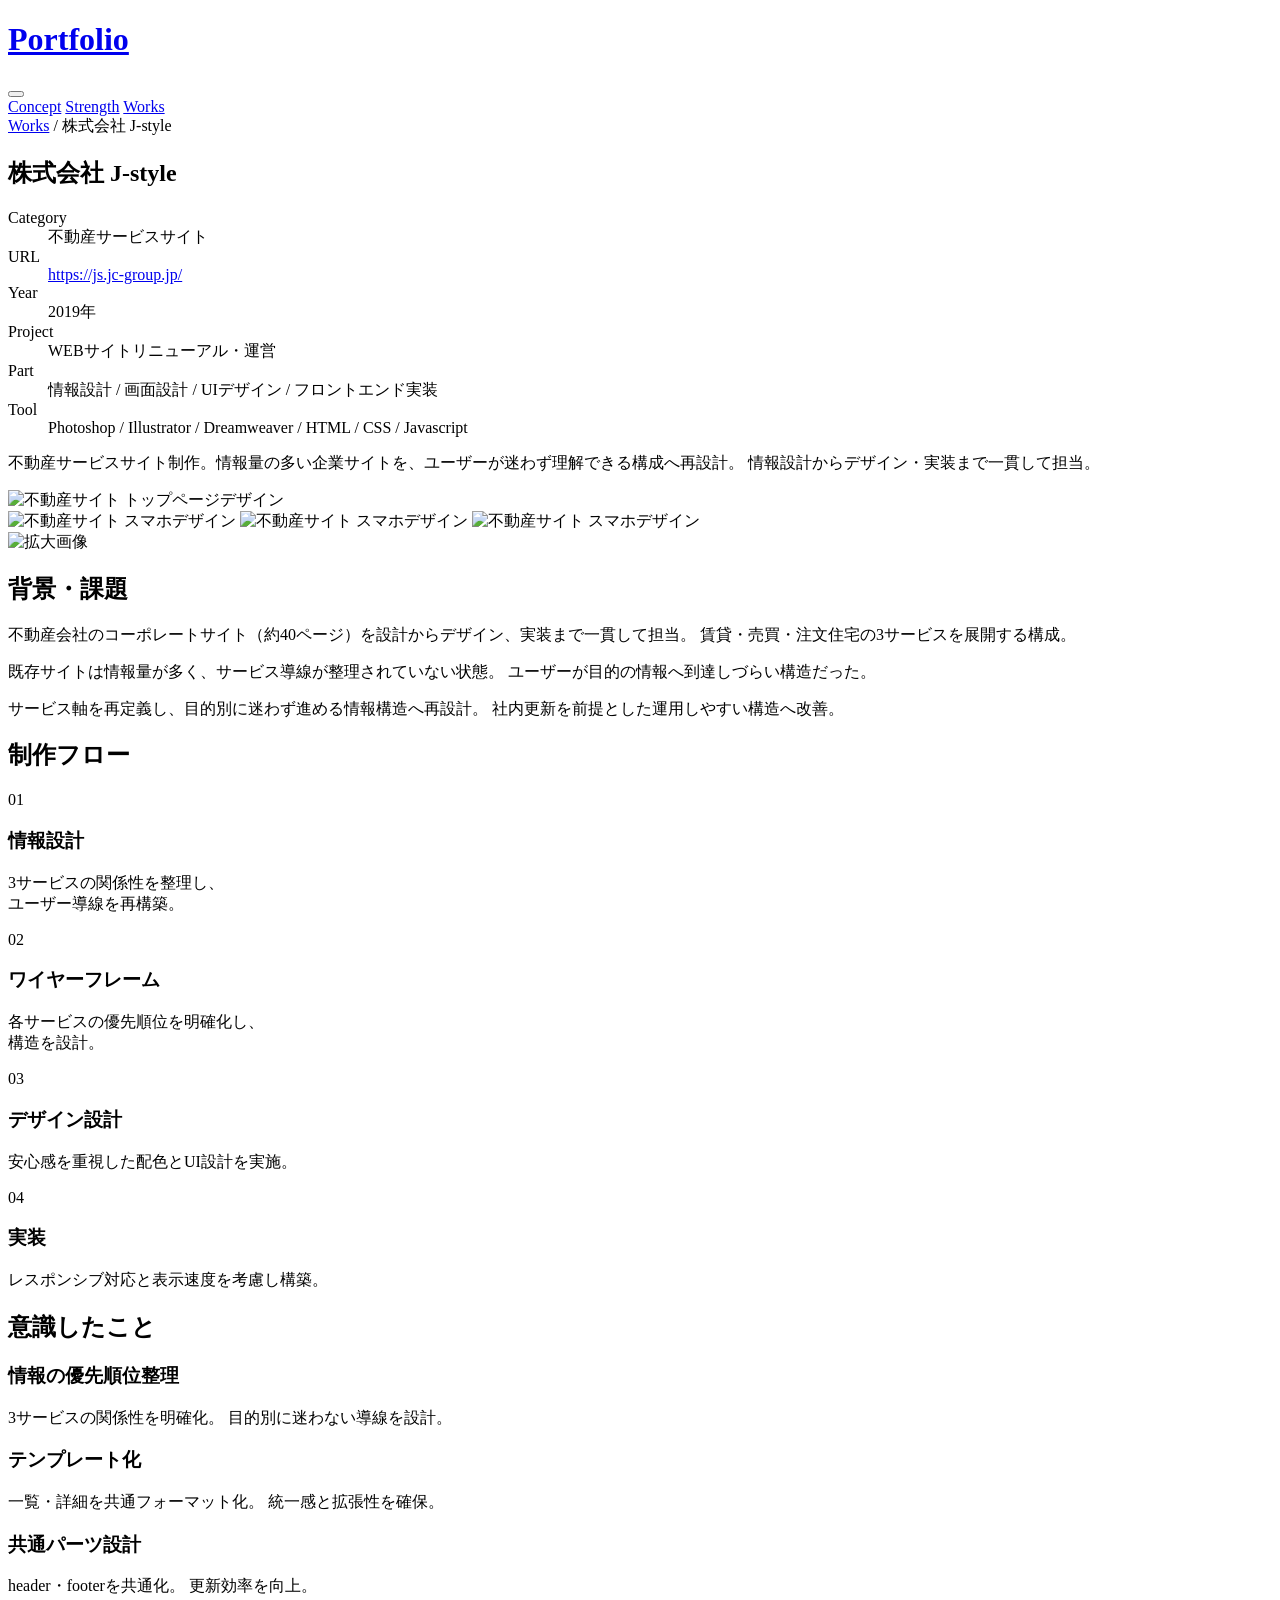
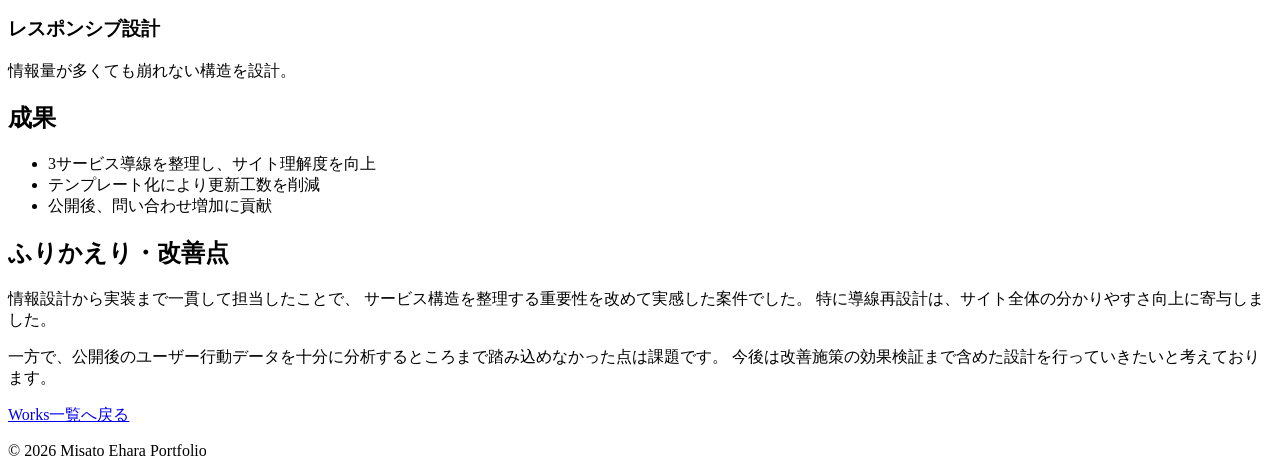
==== work1.html @ 816e2a5f "Add files via upload" ====
<!DOCTYPE html>
<html lang="ja">
<head>
  <meta charset="UTF-8">
  <title>Works | 株式会社 J-style</title>
  <meta name="viewport" content="width=device-width, initial-scale=1">
  <meta name="description" content="情報を整理し、安心して使えるUI設計を意識した不動産サイト制作事例。">
  <link rel="stylesheet" href="css/style.css">
  <script src="js/main.js" defer></script>
  
  <!-- Google Fonts -->
  <link rel="preconnect" href="https://fonts.googleapis.com">
  <link rel="preconnect" href="https://fonts.gstatic.com" crossorigin>
  <link href="https://fonts.googleapis.com/css2?family=Noto+Sans+JP:wght@400;500;600&family=Poppins:wght@500;600&display=swap" rel="stylesheet">
</head>

<body>

<!-- =========================
      Header（共通）
========================= -->
<header class="header">
  <div class="container">
    <a href="index.html"><h1 class="logo">Portfolio</h1></a>

	<button class="hamburger" id="hamburger">
	  <span></span>
	  <span></span>
	  <span></span>
	</button>

	<nav class="nav" id="nav">
	  <a href="index.html#concept">Concept</a>
	  <a href="index.html#strength">Strength</a>
	  <a href="index.html#works">Works</a>
	</nav>
  </div>
</header>

<!-- =========================
      Breadcrumb
========================= -->
<nav class="breadcrumb container">
  <a href="index.html#works">Works</a>
  <span> / </span>
  <span>株式会社 J-style</span>
</nav>

<!-- =========================
      Main
========================= -->
<main class="work-detail container">

  <!-- Title -->
  <section class="work-hero">
    <h1>株式会社 J-style</h1>

    <div class="detail">
      <dl>
        <dt>Category</dt><dd>不動産サービスサイト</dd>
        <dt>URL</dt><dd><a href="https://js.jc-group.jp/" target="_blank">https://js.jc-group.jp/</a></dd>
        <dt>Year</dt><dd>2019年</dd>
        <dt>Project</dt><dd>WEBサイトリニューアル・運営</dd>
        <dt>Part</dt><dd>情報設計 / 画面設計 / UIデザイン / フロントエンド実装</dd>
        <dt>Tool</dt><dd>Photoshop / Illustrator / Dreamweaver / HTML / CSS / Javascript</dd>
      </dl>

      <p class="lead">
        不動産サービスサイト制作。情報量の多い企業サイトを、ユーザーが迷わず理解できる構成へ再設計。
        情報設計からデザイン・実装まで一貫して担当。
      </p>
    </div>

    <!-- Work Detail Images -->
    <div class="work-image">
      <img src="img/js-pc.png" alt="不動産サイト トップページデザイン">
    </div>

    <div class="work-image-app">
      <img src="img/js-sp1.jpg" alt="不動産サイト スマホデザイン">
      <img src="img/js-sp3.jpg" alt="不動産サイト スマホデザイン">
      <img src="img/js-sp4.jpg" alt="不動産サイト スマホデザイン">
    </div>

    <!-- ライトボックス -->
    <div id="lightbox-overlay">
      <img src="" alt="拡大画像">
    </div>
  </section>

  <!-- 背景・課題 -->
  <section>
    <h2>背景・課題</h2>

    <p>
      不動産会社のコーポレートサイト（約40ページ）を設計からデザイン、実装まで一貫して担当。
      賃貸・売買・注文住宅の3サービスを展開する構成。
    </p>

    <p>
      既存サイトは情報量が多く、サービス導線が整理されていない状態。
      ユーザーが目的の情報へ到達しづらい構造だった。
    </p>

    <p>
      サービス軸を再定義し、目的別に迷わず進める情報構造へ再設計。
      社内更新を前提とした運用しやすい構造へ改善。
    </p>
  </section>

  <!-- 制作フロー -->
  <section class="process">
    <h2 class="section-title">制作フロー</h2>

    <div class="process-steps">

      <div class="process-step">
        <span class="step-no">01</span>
        <h3>情報設計</h3>
        <p>
          3サービスの関係性を整理し、<br class="sp-only">ユーザー導線を再構築。
        </p>
      </div>

      <div class="process-step">
        <span class="step-no">02</span>
        <h3>ワイヤーフレーム</h3>
        <p>
          各サービスの優先順位を明確化し、<br class="sp-only">構造を設計。
        </p>
      </div>

      <div class="process-step">
        <span class="step-no">03</span>
        <h3>デザイン設計</h3>
        <p>
          安心感を重視した配色とUI設計を実施。
        </p>
      </div>

      <div class="process-step">
        <span class="step-no">04</span>
        <h3>実装</h3>
        <p>
          レスポンシブ対応と表示速度を考慮し構築。
        </p>
      </div>

    </div>
  </section>

  <!-- 意識したこと -->
  <section class="approach">
    <h2>意識したこと</h2>

    <div class="approach-grid">

      <div class="approach-card">
        <h3>情報の優先順位整理</h3>
        <p>
          3サービスの関係性を明確化。
          目的別に迷わない導線を設計。
        </p>
      </div>

      <div class="approach-card">
        <h3>テンプレート化</h3>
        <p>
          一覧・詳細を共通フォーマット化。
          統一感と拡張性を確保。
        </p>
      </div>

      <div class="approach-card">
        <h3>共通パーツ設計</h3>
        <p>
          header・footerを共通化。
          更新効率を向上。
        </p>
      </div>

      <div class="approach-card">
        <h3>レスポンシブ設計</h3>
        <p>
          情報量が多くても崩れない構造を設計。
        </p>
      </div>

    </div>
  </section>

  <!-- 成果 -->
  <section>
    <h2>成果</h2>

    <ul>
      <li>3サービス導線を整理し、サイト理解度を向上</li>
      <li>テンプレート化により更新工数を削減</li>
      <li>公開後、問い合わせ増加に貢献</li>
    </ul>

  </section>

  <!-- ふりかえり -->
  <section>
    <h2>ふりかえり・改善点</h2>

    <p>
      情報設計から実装まで一貫して担当したことで、
      サービス構造を整理する重要性を改めて実感した案件でした。
      特に導線再設計は、サイト全体の分かりやすさ向上に寄与しました。
    </p>

    <p>
      一方で、公開後のユーザー行動データを十分に分析するところまで踏み込めなかった点は課題です。
      今後は改善施策の効果検証まで含めた設計を行っていきたいと考えております。
    </p>

  </section>

  <!-- Back -->
  <div class="work-nav">
    <a href="index.html#works" class="btn">Works一覧へ戻る</a>
  </div>

</main>


<!-- =========================
      Footer
========================= -->
<footer class="footer">
  <div class="container">
    <p>© 2026 Misato Ehara Portfolio</p>
  </div>
</footer>

</body>
</html>
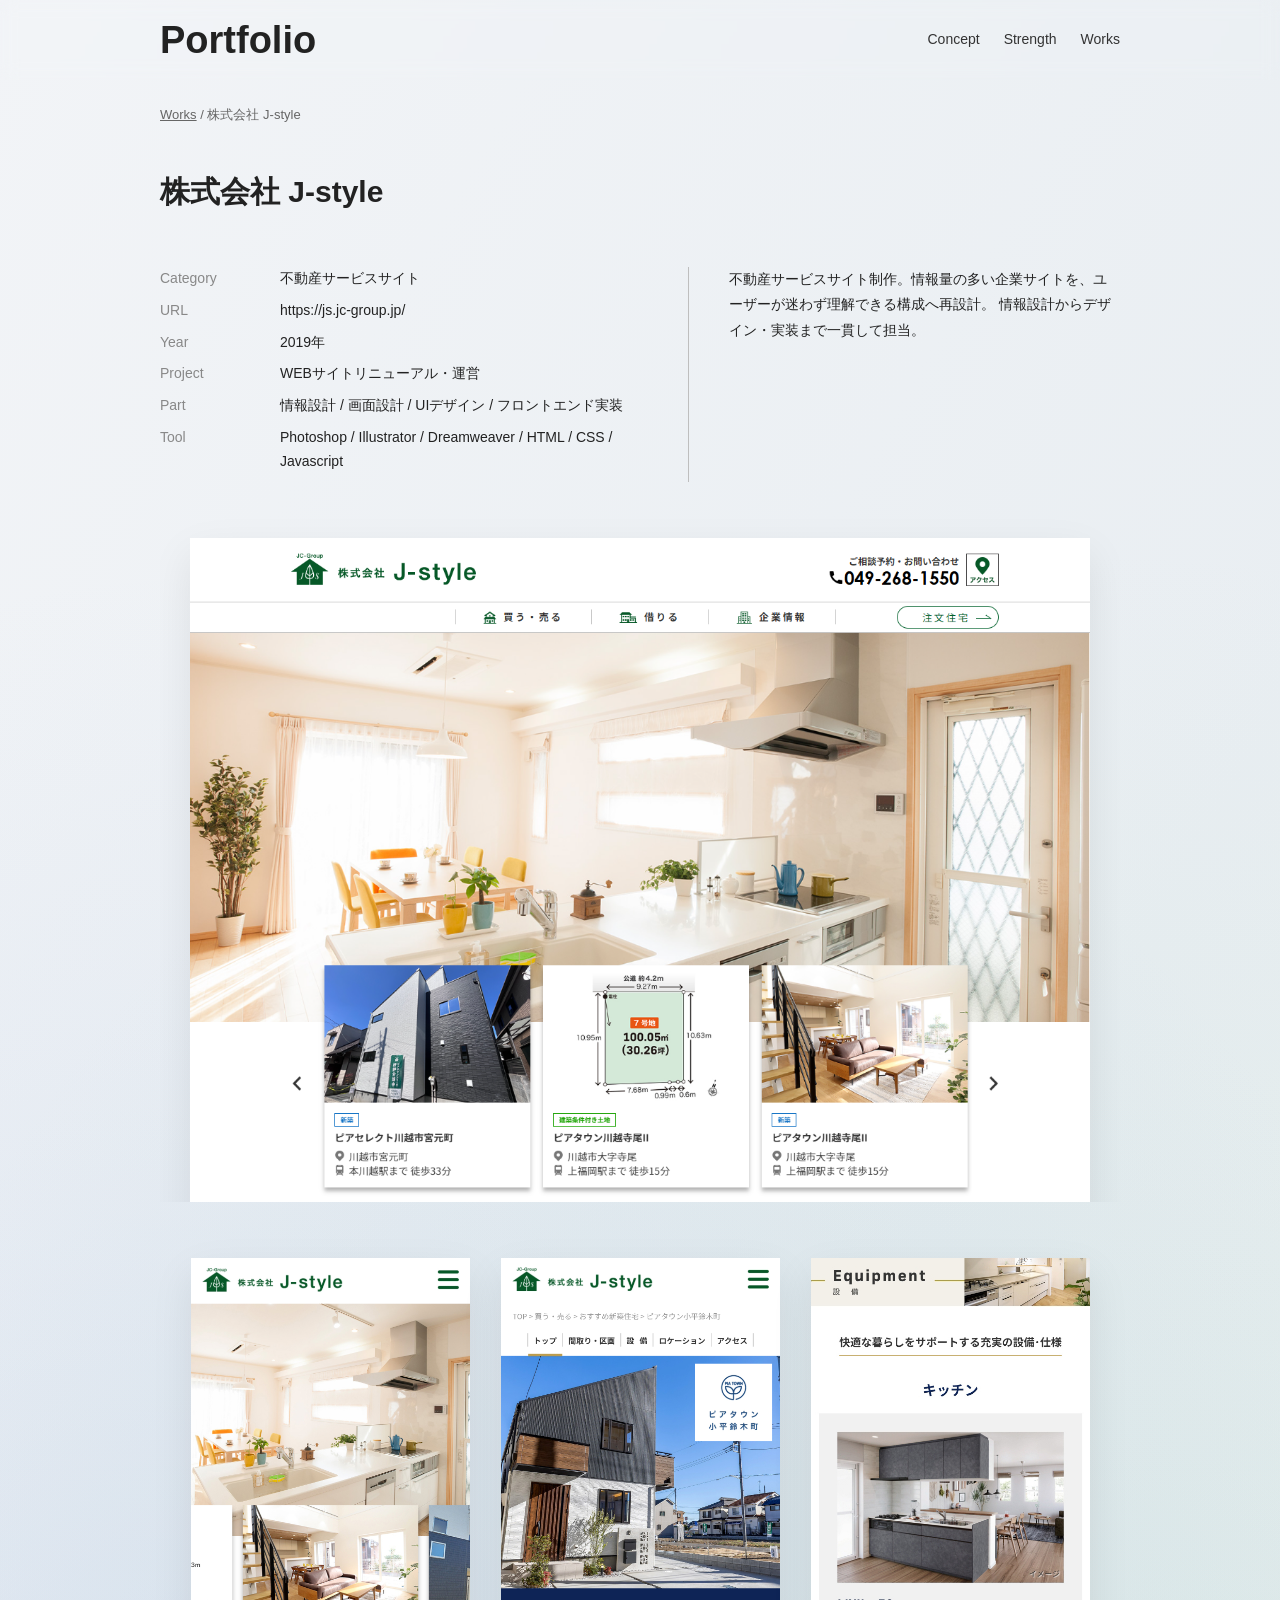
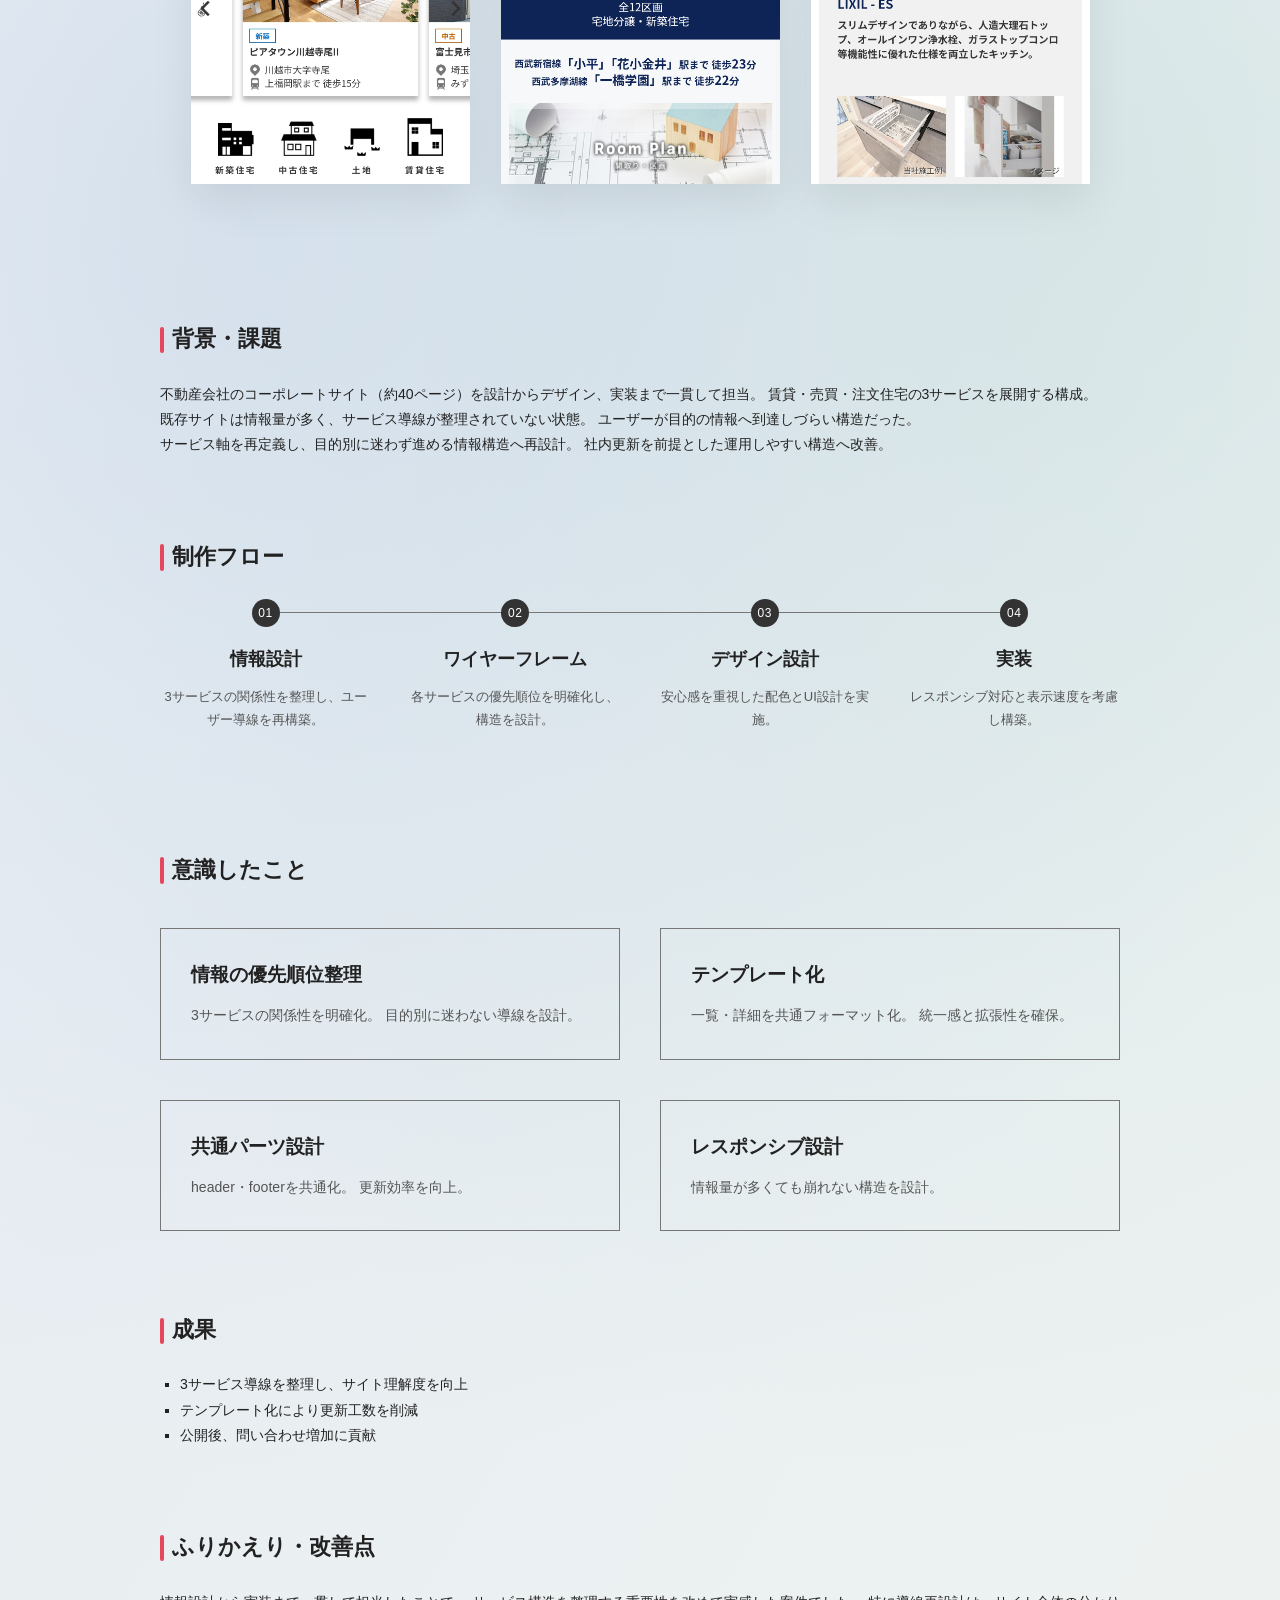
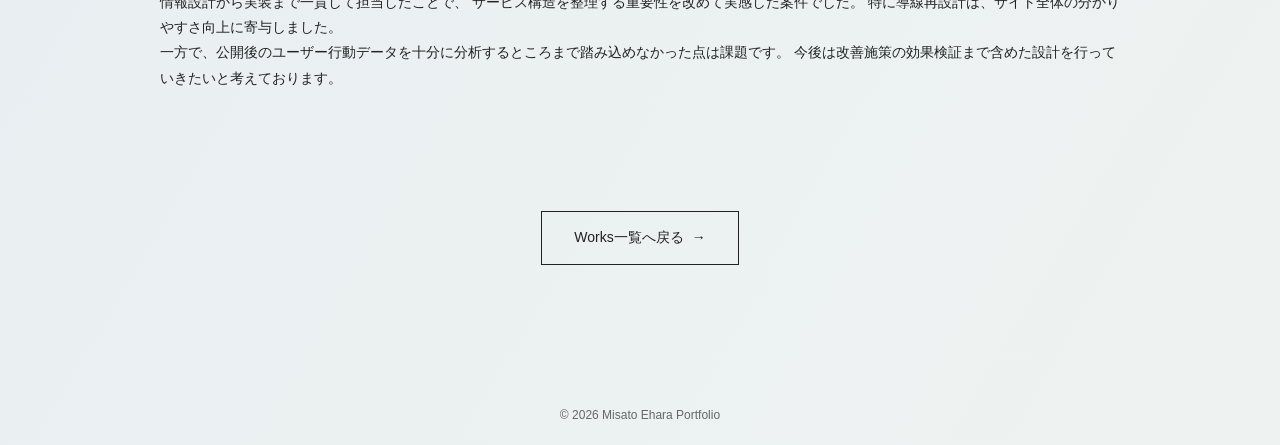
==== commit 3eac6526: "Add files via upload" ====
--- a/work1.html
+++ b/work1.html
@@ -4,6 +4,7 @@
   <meta charset="UTF-8">
   <title>Works | 株式会社 J-style</title>
   <meta name="viewport" content="width=device-width, initial-scale=1">
+  <meta name="robots" content="noindex, nofollow">
   <meta name="description" content="情報を整理し、安心して使えるUI設計を意識した不動産サイト制作事例。">
   <link rel="stylesheet" href="css/style.css">
   <script src="js/main.js" defer></script>
--- a/css/style.css
+++ b/css/style.css
@@ -0,0 +1,1089 @@
+:root {
+  --border: #eee;
+  --primary: #e5485d;
+  --primary-dark: #d63c52;
+  --text-main: #222;
+  --text-sub: #666;
+}
+*,
+*::before,
+*::after {
+  box-sizing: border-box;
+}
+* {margin: 0; padding: 0;}
+html {
+  scroll-behavior: smooth;
+  overflow-y: scroll;
+}
+
+body {
+  margin: 0;
+  font-family: 'Noto Sans JP', sans-serif;
+  font-size: clamp(14px, 1.2vw, 16px); /* 最小14px、最大16px、画面幅に応じて1.2vwで拡大縮小 */
+  line-height: 1.7;
+  color: #222;
+  padding-top: 80px;
+  
+  background:
+    /* 左の大きなブルー円 */
+    radial-gradient(
+      circle at 20% 50%,
+      rgba(180, 200, 230, 0.35) 0%,
+      rgba(180, 200, 230, 0.15) 30%,
+      rgba(255, 255, 255, 0) 60%
+    ),
+
+    /* 右の淡いグリーン円 */
+    radial-gradient(
+      circle at 85% 50%,
+      rgba(190, 220, 210, 0.35) 0%,
+      rgba(190, 220, 210, 0.15) 30%,
+      rgba(255, 255, 255, 0) 60%
+    ),
+
+    /* ベースの薄い線形グラデ */
+    linear-gradient(
+      120deg,
+      #f2f4f7 0%,
+      #e9eef2 50%,
+      #eef3f1 100%
+    );
+
+  background-repeat: no-repeat;
+}
+section {
+  scroll-margin-top: 100px; /* ヘッダー高さ分 */
+}
+img {
+  display: block;
+}
+h1,h2 { font-family: 'Poppins', sans-serif; color: #222;}
+
+h2 {
+  font-size: clamp(22px, 3vw, 36px);
+}
+a { text-decoration: none;}
+
+.sp-only {
+  display: none;
+}
+
+/* Header */
+.header {
+  position: fixed;
+  top: 0;
+  left: 0;
+  width: 100%;
+  height: 80px;   
+  z-index: 1000;
+  backdrop-filter: blur(8px);
+  -webkit-backdrop-filter: blur(8px);
+  transition: backdrop-filter 0.3s ease;
+}
+body.home .header {
+  backdrop-filter: blur(0px);
+  -webkit-backdrop-filter: blur(0px);
+}
+
+body.home .header.visible {
+  backdrop-filter: blur(8px);
+  -webkit-backdrop-filter: blur(8px);
+}
+.header.visible {
+  backdrop-filter: blur(8px);
+  transition: background 0.3s ease, box-shadow 0.3s ease;
+}
+
+.header .container {
+  max-width: 1000px;
+  margin: auto;
+  height: 100%;
+  padding: 0 20px;
+  display: flex;
+  justify-content: space-between;
+  align-items: center;
+  will-change: transform;
+}
+
+.header.scrolled {
+  background: none;
+}
+
+h1.logo {
+  opacity: 0;
+  transform: translateY(-10px);
+  transition: opacity 0.4s ease, transform 0.4s ease;
+  margin: 20px 0;
+  font-size: clamp(28px, 4vw, 38px);
+  }
+
+
+.header.visible h1.logo {
+  opacity: 1;
+  transform: translateY(0);
+  transition-delay: 0.05s;
+}
+
+body:not(.home) .header h1.logo {
+  opacity: 1;
+  transform: translateY(0);
+}
+.nav {
+  font-family: 'Poppins', sans-serif;
+  display: flex;
+  gap: 24px;
+}
+.nav a {
+  position: relative;
+  text-decoration: none;
+  color: #333;
+  font-size: 14px;
+  transition: color 0.3s ease;
+}
+
+.nav a.active {
+  color: #e5485d;
+}
+
+.nav a.active::after {
+  content: "";
+  position: absolute;
+  left: 0;
+  bottom: -6px;
+  width: 100%;
+  height: 2px;
+  background: #e5485d;
+}
+
+.nav a::after {
+  content: "";
+  position: absolute;
+  left: 0;
+  bottom: -4px;
+  width: 0;
+  height: 2px;
+  background: #e5485d;
+  transition: width 0.3s ease;
+}
+
+.nav a:hover::after {
+  width: 100%;
+}
+
+.hamburger {
+  display: none;
+  width: 28px;
+  height: 20px;
+  background: none;
+  border: none;
+  cursor: pointer;
+  position: relative;
+  z-index: 1100;
+}
+
+.hamburger span {
+  display: block;
+  width: 100%;
+  height: 2px;
+  background: #222;
+  margin-bottom: 6px;
+  transition: 0.3s ease;
+}
+
+.hamburger span:last-child {
+  margin-bottom: 0;
+}
+.hamburger.active span:nth-child(1) {
+  transform: translateY(8px) rotate(45deg);
+}
+
+.hamburger.active span:nth-child(2) {
+  opacity: 0;
+}
+
+.hamburger.active span:nth-child(3) {
+  transform: translateY(-8px) rotate(-45deg);
+}
+.no-scroll {
+  overflow: hidden;
+}
+/* 共通コンテナ */
+.container {
+  max-width: 1000px;
+  width: 100%;
+  margin: 0 auto; 
+  padding: 0 20px;
+  box-sizing: border-box;
+}
+
+/* Hero */
+.hero {
+  position: relative;
+  min-height: calc(100vh - 80px);
+  height: calc(100vh - 80px);
+  display: flex;
+  align-items: center;
+  padding: 0 20px;
+  width: 100%;
+  overflow: visible;
+}
+.hero .container {
+  position: relative;
+  z-index: 1;
+  max-width: 1000px;
+  width: 100%;
+  margin: auto;
+}
+.hero-lines {
+  position: absolute;
+  inset: 0;
+  width: 100%;
+  height: 100%;
+  pointer-events: none;
+  z-index: 0;
+}
+/* 四角共通 */
+.hero-lines::before,
+.hero-lines::after {
+  content: "";
+  position: absolute;
+  border: 1px solid rgba(0,0,0,0.15);
+}
+
+/* 大きい四角（左） */
+.hero-lines::before {
+  width: clamp(540px, 45vw, 720px); 
+  height: clamp(540px, 45vw, 720px);
+  top: -10%; 
+  left: -0%;
+  transform: rotate(6deg);
+  border: 1.4px solid rgba(0,0,0,0.25);
+  opacity: 0.7;
+  animation: floatRotateLarge 28s ease-in-out infinite alternate;
+}
+
+/* 小さい四角（右） */
+.hero-lines::after {
+  width: min(480px, 30vw);
+  height: min(480px, 30vw);
+  top: 12%;        
+  right: 6vw;
+  transform: rotate(-14deg);
+  border: 1.4px solid rgba(0,0,0,0.28);
+  opacity: 0.65;
+  animation: floatRotateSmall 22s ease-in-out infinite alternate;
+}
+/* 左の大きい四角アニメーション */
+@keyframes floatRotateLarge {
+  0% {
+    transform: rotate(6deg) translate(0px, 0px);
+  }
+  25% {
+    transform: rotate(8deg) translate(10px, -10px);
+  }
+  50% {
+    transform: rotate(4deg) translate(-8px, 8px);
+  }
+  75% {
+    transform: rotate(7deg) translate(5px, -5px);
+  }
+  100% {
+    transform: rotate(6deg) translate(0px, 0px);
+  }
+}
+
+/* 右の小さい四角アニメーション */
+@keyframes floatRotateSmall {
+  0% {
+    transform: rotate(-14deg) translate(0px, 0px);
+  }
+  25% {
+    transform: rotate(-12deg) translate(-6px, 6px);
+  }
+  50% {
+    transform: rotate(-16deg) translate(4px, -4px);
+  }
+  75% {
+    transform: rotate(-13deg) translate(-3px, 3px);
+  }
+  100% {
+    transform: rotate(-14deg) translate(0px, 0px);
+  }
+}
+
+/* Hero四角にアニメーションを適用 */
+
+.hero-lines::before,
+.hero-lines::after {
+  filter: blur(1px);
+}
+.hero-lines::before {
+  animation: floatRotateLarge 20s ease-in-out infinite;
+}
+
+.hero-lines::after {
+  animation: floatRotateSmall 18s ease-in-out infinite;
+}
+.hero .container {
+  position: relative;
+  z-index: 1;
+}
+.hero .container > * {
+  opacity: 0;
+  transform: translateY(20px);
+  animation: heroFade 1s ease forwards;
+}
+
+.hero .hero-name { animation-delay: 0.2s; }
+.hero .hero-text { animation-delay: 0.4s; }
+.hero .btn { animation-delay: 0.6s; }
+
+@keyframes heroFade {
+  to {
+    opacity: 1;
+    transform: translateY(0);
+  }
+}
+.job { font-size: 14px; color: #666; }
+.sub { color: #555; }
+.btn {
+  display: inline-flex;
+  align-items: center;
+  gap: 8px;
+  padding: 14px 32px;
+  border: 1px solid #222;
+  text-decoration: none;
+  font-weight: 500;
+  color: #222;
+  transition: all 0.3s ease;
+  font-family: 'Poppins', sans-serif;
+  font-size: clamp(14px, 1vw, 16px);
+}
+
+.btn:visited {
+  color: #222
+}
+
+.btn::after {
+  content: "→";
+  transition: transform 0.3s ease;
+}
+
+.btn:hover {
+  background: #333;
+  color: #fff;
+}
+
+.btn:hover::after {
+  transform: translateX(6px);
+}
+
+h2.hero-title {
+  font-size: clamp(40px, 8vw, 70px);
+  line-height: 1.05;
+  letter-spacing: 0.08em;
+}
+.hero-name {
+  font-family: "Poppins", sans-serif;
+  font-size: clamp(16px, 1.6vw, 22px);
+  letter-spacing: 0.18em;
+  margin-bottom: 20px;
+  opacity: 0.7;
+}
+.hero-text {
+  font-size: clamp(14px, 1.2vw, 18px);
+  max-width: 520px;
+  line-height: 1.8;
+  margin-bottom: 40px;
+  color: #555;
+}
+
+/* Section */
+.section {
+  padding: 100px 20px;
+}
+
+.section h2 {
+  font-size: clamp(22px, 2.5vw, 28px);
+  margin-bottom: 24px;
+}
+
+/* Strength全体 */
+.strength-grid {
+  display: grid;
+  grid-template-columns: repeat(auto-fit, minmax(280px, 1fr));
+  gap: 40px;
+  margin-top: 60px;
+}
+
+/* 各アイテム */
+.strength-item {
+  position: relative;
+  padding: 60px 30px;
+  border: 1px solid #eee;
+  background: #fff;
+}
+
+/* 大きい番号 */
+.strength-number {
+  position: absolute;
+  top: 20px;
+  left: 30px;
+  font-family: 'Poppins', sans-serif;
+  font-size: 80px;
+  font-weight: 600;
+  color: rgba(0, 0, 0, 0.04);
+  pointer-events: none;
+}
+
+/* タイトル */
+.strength-item h3 {
+  font-weight: 600;
+  margin-bottom: 20px;
+  position: relative;
+  z-index: 1;
+}
+.strength-item h3,
+.work-card h3,
+.flow-item h3,
+.approach-card h3 {
+  font-size: clamp(16px, 1.5vw, 20px);
+}
+
+/* テキスト */
+.strength-item p {
+  position: relative;
+  z-index: 1;
+}
+/* Strength / Work本文 */
+.strength-item p,
+.work-card p,
+.flow-item p,
+.approach-card p {
+  font-size: clamp(14px, 1.1vw, 16px);
+  line-height: 1.7;
+  color: #555;
+}
+
+/* ホバー */
+.strength-item:hover {
+  border-color: #ddd;
+  transition: 0.3s ease;
+}
+
+/* Works */
+.works-grid {
+  display: grid;
+  grid-template-columns: repeat(3, 1fr);
+  gap: 40px;
+}
+
+.work-card {
+  display: flex;
+  flex-direction: column;
+  text-decoration: none;
+  color: inherit;
+  transition: 0.3s;
+  height: 100%;
+  min-height: 100%;
+}
+
+.works-grid > a {
+  height: 100%;
+}
+
+.work-link-area {
+  text-decoration: none;
+  color: inherit;
+  display: flex;
+  flex-direction: column;
+  height: 100%;
+}
+.work-card img {
+  width: 100%;
+  aspect-ratio: 4 / 3;
+  object-fit: cover;
+  object-position: top;
+}
+.work-body {
+  padding: 20px;
+  display: flex;
+  flex-direction: column;
+  flex-grow: 1;
+}
+.work-body h3 {
+  margin-bottom: 12px;
+}
+.work-link {
+  display: inline-flex;
+  align-items: center;
+  gap: 6px;
+  margin-top: auto;
+
+  font-size: 14px;
+  font-weight: 500;
+  color: var(--primary);
+  text-decoration: none;
+
+  transition: color 0.3s ease, transform 0.3s ease;
+}
+
+.work-link::after {
+  content: "→";
+  transition: transform 0.3s ease;
+}
+
+.work-link:hover {
+  color: #e5485d;
+  transform: translateX(2px);
+}
+
+.work-link:hover::after {
+  transform: translateX(4px);
+}
+
+/* Works Card */
+
+.work-card:hover {
+  transform: translateY(-5px);
+  /**box-shadow: 0 10px 30px rgba(0,0,0,0.08);**/
+}
+
+/* Thumbnail */
+.work-thumb {
+  width: 100%;
+  aspect-ratio: 4 / 3;
+  overflow: hidden;
+  box-shadow: 0 10px 30px rgba(0,0,0,0.08);
+}
+
+.work-thumb img {
+  width: 100%;
+  height: 100%;
+  object-fit: cover;
+  display: block;
+  transition: transform 0.4s ease;
+}
+
+.work-card:hover .work-thumb img {
+  transform: scale(1.05);
+}
+
+/* Text Area */
+.work-content {
+  padding: 20px 0;
+  display: flex;
+  flex-direction: column;
+  flex-grow: 1; 
+}
+
+.work-card h3 {
+  line-height: 1.5;
+  display: -webkit-box;
+  -webkit-line-clamp: 2;
+  -webkit-box-orient: vertical;
+  overflow: hidden;
+  margin-bottom: 0.5em;
+}
+
+.work-card p {
+  margin: 0;
+  font-size: clamp(12px, 1.2vw, 13px);
+}
+
+/* Detail */
+.breadcrumb {
+  font-size: 13px;
+  padding: 20px;
+}
+.work-detail {
+  padding: 40px 20px 120px;
+}
+.work-detail img {
+  width: 100%;
+  margin: 40px 0;
+  box-shadow: 0 12px 30px rgba(0,0,0,0.1);
+}
+.work-nav {
+  margin-top: 80px;
+}
+
+/* Footer */
+.footer {
+  font-family: 'Poppins', sans-serif;
+  text-align: center;
+  padding: 20px 0;
+  font-size: clamp(12px, 0.9vw, 13px);
+  color: #666;
+}
+
+/* ==========================
+   Work Detail – Enhance
+   ========================== */
+
+/* パンくず */
+.breadcrumb {
+  max-width: 1000px;
+  margin: 0 auto;
+  padding: 24px 20px 0;
+  color: #666;
+}
+
+.breadcrumb a { text-decoration: underline; color: #666;}
+
+.breadcrumb a:visited {
+  color: #666;
+}
+
+/* Work詳細 全体 */
+.work-detail {
+  max-width: 1000px;
+  margin: auto;
+  padding: 40px 20px 120px;
+}
+
+.work-detail h1 {
+  font-size: clamp(24px, 4vw, 30px);
+  margin-bottom: 50px;
+}
+
+.work-detail .work-hero .detail {
+  display: flex;
+  justify-content: space-between;
+  font-size: 14px;
+}
+
+.work-detail .work-hero .detail dl {
+  width: 50%;
+  display: flex;
+  flex-wrap: wrap;
+}
+.work-detail .work-hero .detail dl dt {
+  width: 25%;
+  font-family: 'Poppins', sans-serif;
+  color: #888;
+  font-size: 14px;
+  margin-bottom: 8px;
+}
+
+.work-detail .work-hero .detail dl dd {
+  width: 75%;
+  margin-bottom: 8px;
+}
+
+.work-detail .work-hero .detail dl dd a {
+	text-decoration: none;
+	color: #222;
+}
+
+.work-detail .work-hero .detail p.lead {
+  width: 45%;
+    padding-left: 40px;
+    border-left: 1px solid #bebebe;  
+
+}
+
+.work-detail h2 {
+  font-size: clamp(18px, 3vw, 22px);
+  margin-top: 80px;
+  margin-bottom: 24px;
+  position: relative;
+  padding-left: 12px;
+}
+
+.work-detail h2::before {
+  content: "";
+  position: absolute;
+  left: 0;
+  top: 0.3em;
+  width: 4px;
+  height: 1.2em;
+  background: #e5485d;
+  border-radius: 2px;
+}
+
+/* 本文の読みやすさ */
+.work-detail p,
+.work-detail ul li {
+  font-size: clamp(14px, 1.1vw, 16px);
+  line-height: 1.8;
+}
+
+
+.work-detail ul {
+  margin-left: 20px;
+  list-style: square ; 
+}
+
+/* 画像 */
+.work-detail .work-image {
+  aspect-ratio: 4 / 3;
+  overflow: hidden;
+
+}
+
+.work-detail img {
+  width: 100%;
+  max-width: 900px;;
+  margin: 56px auto;
+  box-shadow: 0 16px 40px rgba(0,0,0,0.08); 
+
+}
+.work-detail .work-image-app {
+display: flex;
+justify-content: space-between;
+height: auto;
+align-items: flex-start;
+max-width: 930px;
+margin: 0 auto;
+}
+
+.work-detail .work-image-app img {
+width: 30%;
+}
+/* ライトボックス */
+#lightbox-overlay {
+  position: fixed;
+  top: 0;
+  left: 0;
+  width: 100vw;
+  height: 100vh;
+  background: rgba(0,0,0,0.85);
+  display: flex;
+  justify-content: center;
+  align-items: center;
+  opacity: 0;
+  visibility: hidden;
+  transition: opacity 0.3s ease;
+  z-index: 2000;
+  cursor: zoom-out;
+  padding: 20px; /* 画面端との余白確保 */
+  box-sizing: border-box;
+}
+
+#lightbox-overlay img {
+  max-width: 100%;      /* 横幅は画面幅以下 */
+  max-height: 100%;     /* 高さも画面高さ以下 */
+  width: auto;          /* 元の縦横比を維持 */
+  height: auto;         /* 元の縦横比を維持 */
+  border-radius: 6px;
+  box-shadow: 0 10px 30px rgba(0,0,0,0.3);
+  object-fit: contain;  /* 縦横比を維持 */
+}
+
+#lightbox-overlay.active {
+  opacity: 1;
+  visibility: visible;
+}
+
+/* 画像キャプション（新規・任意） */
+.work-caption {
+  font-size: 14px;
+  color: #666;
+  margin-top: -32px;
+  margin-bottom: 48px;
+}
+
+/* ナビゲーション */
+.work-nav {
+  margin-top: 120px;
+  text-align: center;
+}
+
+/* ==========================
+   Work Flow – Minimal
+========================== */
+
+.flow {
+  margin-top: 100px;
+}
+
+.flow-grid {
+  display: grid;
+  grid-template-columns: repeat(2, 1fr);
+  gap: 40px 60px;
+  margin-top: 40px;
+}
+
+.flow-item {
+  text-align: left;
+}
+
+.flow-head {
+  display: flex;
+  align-items: baseline;
+  gap: 12px;
+  margin-bottom: 8px;
+}
+
+.flow-number {
+  font-size: 12px;
+  letter-spacing: 0.15em;
+  color: #e5485d;
+  font-weight: 600;
+}
+
+.flow-item h3 {
+  margin: 0;
+}
+
+.flow-item p {
+  margin: 0;
+}
+.approach {
+  margin-top: 120px;
+}
+
+.approach-grid {
+  display: grid;
+  grid-template-columns: repeat(2, 1fr);
+  gap: 40px 40px;
+  margin-top: 40px;
+}
+
+.approach-card {
+  padding: 30px;
+  background: transparent;          
+  border: 1px solid #777;
+  transition: border 0.3s ease, transform 0.3s ease;
+}
+
+.approach-card:hover {
+  border-color: #bbb; 
+  transform: translateY(-3px);
+}
+
+.approach-card h3 {
+  margin-bottom: 0.6em;
+  font-weight: 600;
+}
+
+/* 横並び */
+.process-steps {
+  max-width: 1000px;
+  margin: 0 auto;
+  display: flex;
+  justify-content: space-between;
+  position: relative;
+}
+
+/* 横ライン */
+.process-steps::before {
+  content: "";
+  position: absolute;
+  top: 13px;
+  left: 10%;
+  right: 10%;
+  height: 1px;
+  background: #777;
+}
+
+/* 各ステップ */
+.process-step {
+  width: 22%;
+  text-align: center;
+  position: relative;
+  padding-top: 45px;
+}
+
+/* 丸番号 */
+.step-no {
+  position: absolute;
+  top: 0;
+  left: 50%;
+  transform: translateX(-50%);
+  width: 28px;
+  height: 28px;
+  border-radius: 50%;
+  background: #333;
+  color: #fff;
+  font-size: 12px;
+  line-height: 28px;
+  letter-spacing: 0.05em;
+}
+
+/* タイトル */
+.process-step h3 {
+  margin-bottom: 12px;
+  font-weight: 600;
+}
+
+/* 説明文 */
+.process-step p {
+  font-size: 13px;
+  color: #555;
+  line-height: 1.7;
+}
+
+
+
+@media (max-width: 1024px) {
+  .works-grid {
+    grid-template-columns: repeat(2, 1fr);
+  }
+  .flow-grid {
+    grid-template-columns: repeat(2, 1fr);
+  }
+}
+/* Mobile */
+@media (max-width: 768px) {
+
+	.sp-only {
+	  display: inline;
+	}
+  /* ハンバーガー表示 */
+  .hamburger {
+    display: block;
+  }
+
+  /* PCナビを隠す */
+  .nav {
+    position: fixed;
+    top: 0;
+    right: -100%;
+    width: 70%;
+    height: 100vh;
+    background: #fff;
+    display: flex;
+    flex-direction: column;
+    padding: 100px 40px;
+    gap: 32px;
+    transition: right 0.3s ease;
+    box-shadow: -10px 0 30px rgba(0,0,0,0.05);
+	visibility: hidden;
+  }
+
+  .nav.active {
+    right: 0;
+	visibility: visible;
+  }
+  .nav a {
+    font-size: 18px;
+    outline: none;
+  }
+
+  /* 左の大きい四角 */
+  .hero-lines::before {
+    width: clamp(220px, 60vw, 360px);
+    height: clamp(220px, 60vw, 360px);
+    top: 0%;
+    transform: rotate(6deg);
+    opacity: 0.6;
+  }
+
+  /* 右の小さい四角 */
+  .hero-lines::after {
+    width: clamp(120px, 40vw, 200px);
+    height: clamp(120px, 40vw, 200px);
+    top: 30%;
+    left: 55%;                 /* 右寄せ感を残す */
+    transform: rotate(-14deg);
+    opacity: 0.55;
+  }
+
+/* Strength / Work項目 */
+
+/* Work Detail */
+.work-detail h1 { margin-bottom: 20px; }
+.work-detail h2 { margin-top: 56px; margin-bottom: 16px; }
+.work-detail ul li { line-height: 1.7; }
+
+/* Footer */
+.footer { font-size: clamp(11px, 3vw, 12px); }
+
+/* ボタン */
+.btn { font-size: clamp(14px, 3vw, 16px); text-align: center; }
+
+.section { padding: 60px 16px; }
+
+.works-grid {
+  grid-template-columns: 1fr;
+  gap: 24px;
+}
+
+/* パンくず：詰めすぎない */
+.breadcrumb {
+  font-size: clamp(12px, 0.8vw, 13px);
+  padding: 16px 16px 0;
+}
+
+/* Work詳細 全体 */
+.work-detail {
+  padding: 24px 16px 80px;
+}
+
+.work-detail section + section {
+  margin-top: 64px;
+}
+
+.work-detail p + p {
+  margin-top: 16px;
+}
+
+.work-detail ul {
+  padding-left: 18px;
+}
+
+.work-detail li {
+  margin-bottom: 8px;
+  line-height: 1.8;
+}
+
+.work-detail .work-hero .detail {
+  flex-flow: column;
+}
+.work-detail .work-hero .detail dl {
+  width: 100%;
+}
+.work-detail .work-hero .detail p.lead {
+  width: 100%;
+  border: 0;
+  padding: 20px 0;
+}
+.work-detail .work-image-app { flex-direction: column; justify-content: center;}
+.work-detail .work-image-app img { width: 80%; max-width: 360px;text-align: center; margin: 50px auto 0;}
+
+  /* 画像：間延び防止 */
+  .work-detail img {
+    margin: 32px 0;
+  }
+
+  /* キャプション */
+  .work-caption {
+    font-size: 13px;
+    margin-top: -20px;
+    margin-bottom: 32px;
+  }
+
+  /* 戻るボタン */
+  .work-nav {
+    margin-top: 80px;
+  }
+
+  .work-nav .btn {
+    width: 100%;
+    text-align: center;
+    padding: 14px 0;
+	justify-content: center;
+  }	
+  .flow-grid {
+    grid-template-columns: 1fr;
+    gap: 20px;
+  }
+  .process-steps {
+    flex-direction: column;
+    gap: 40px;
+  }
+
+  .process-steps::before {
+    display: none;
+  }
+
+  .process-step {
+    width: 100%;
+  }
+
+  .approach-grid { display: flex; flex-direction: column; gap: 20px;}
+  .approach-card { padding: 20px; text-align: justify;}
+
+}
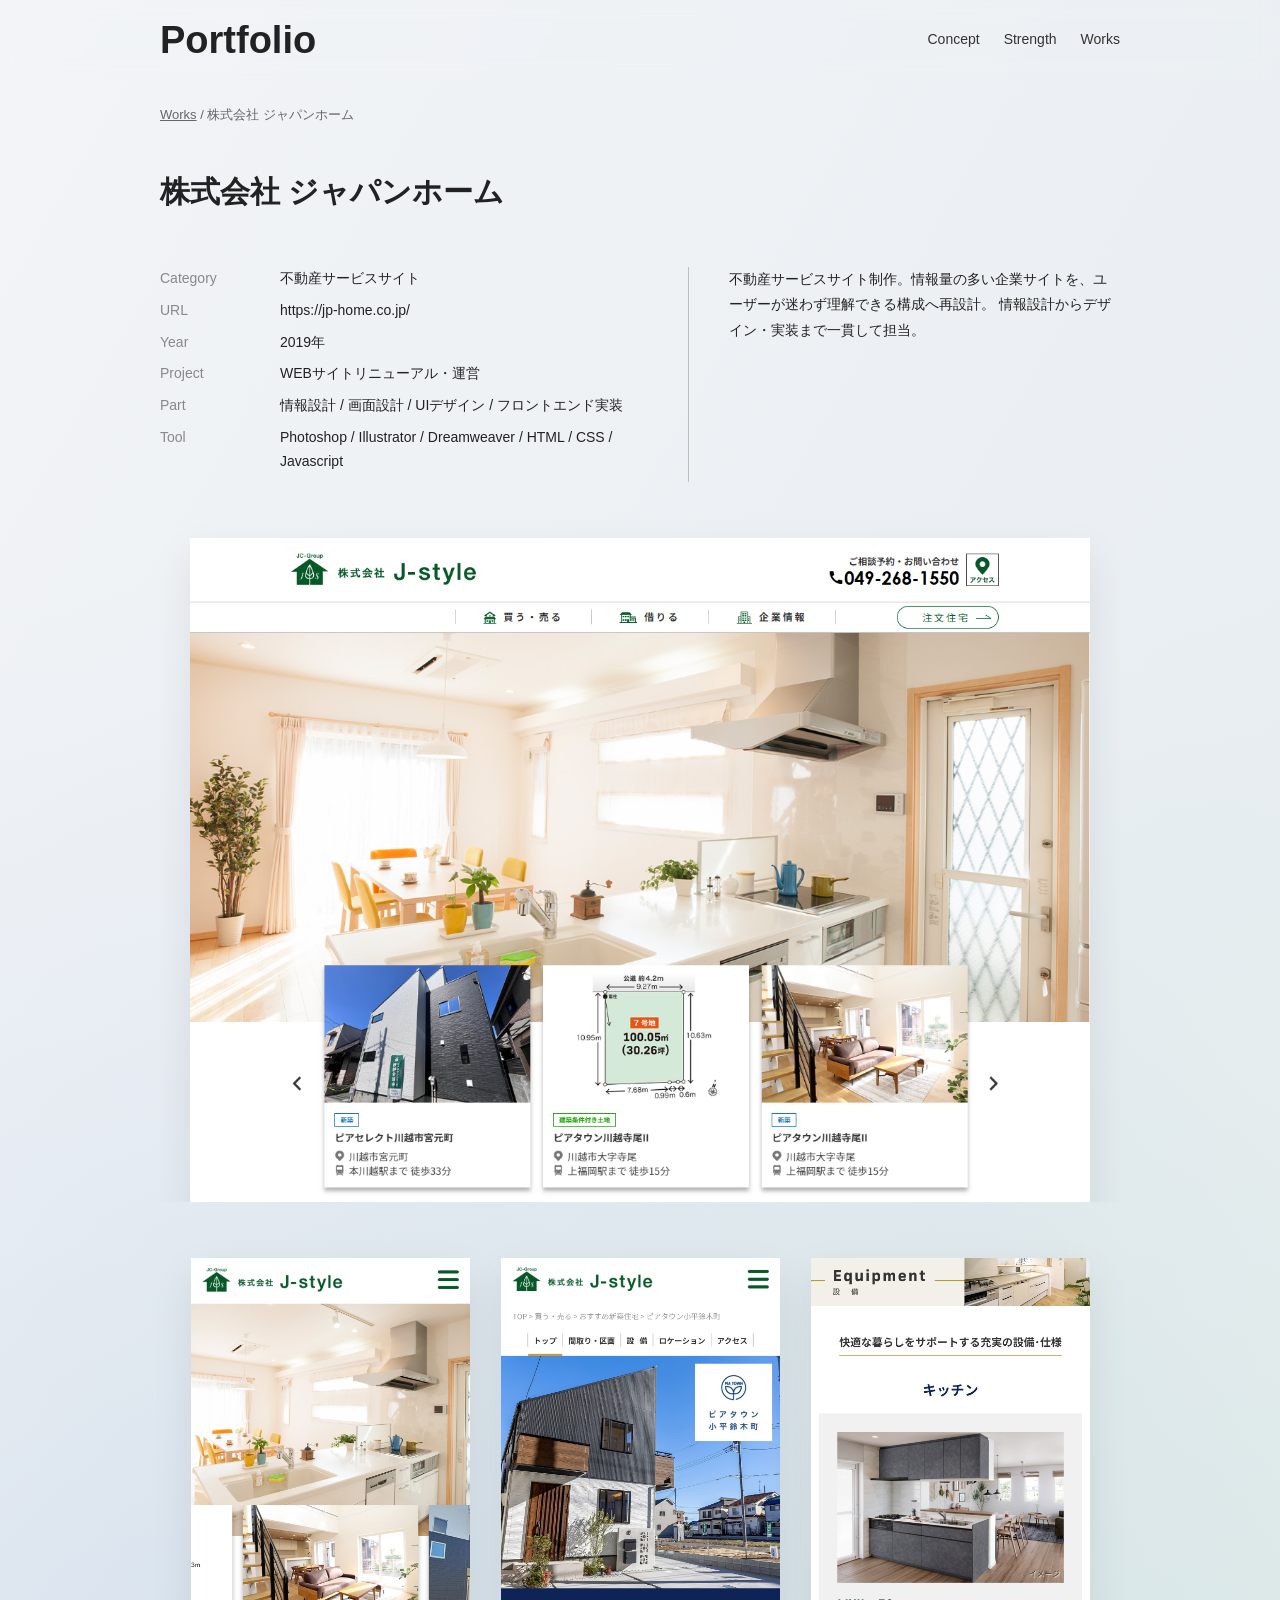
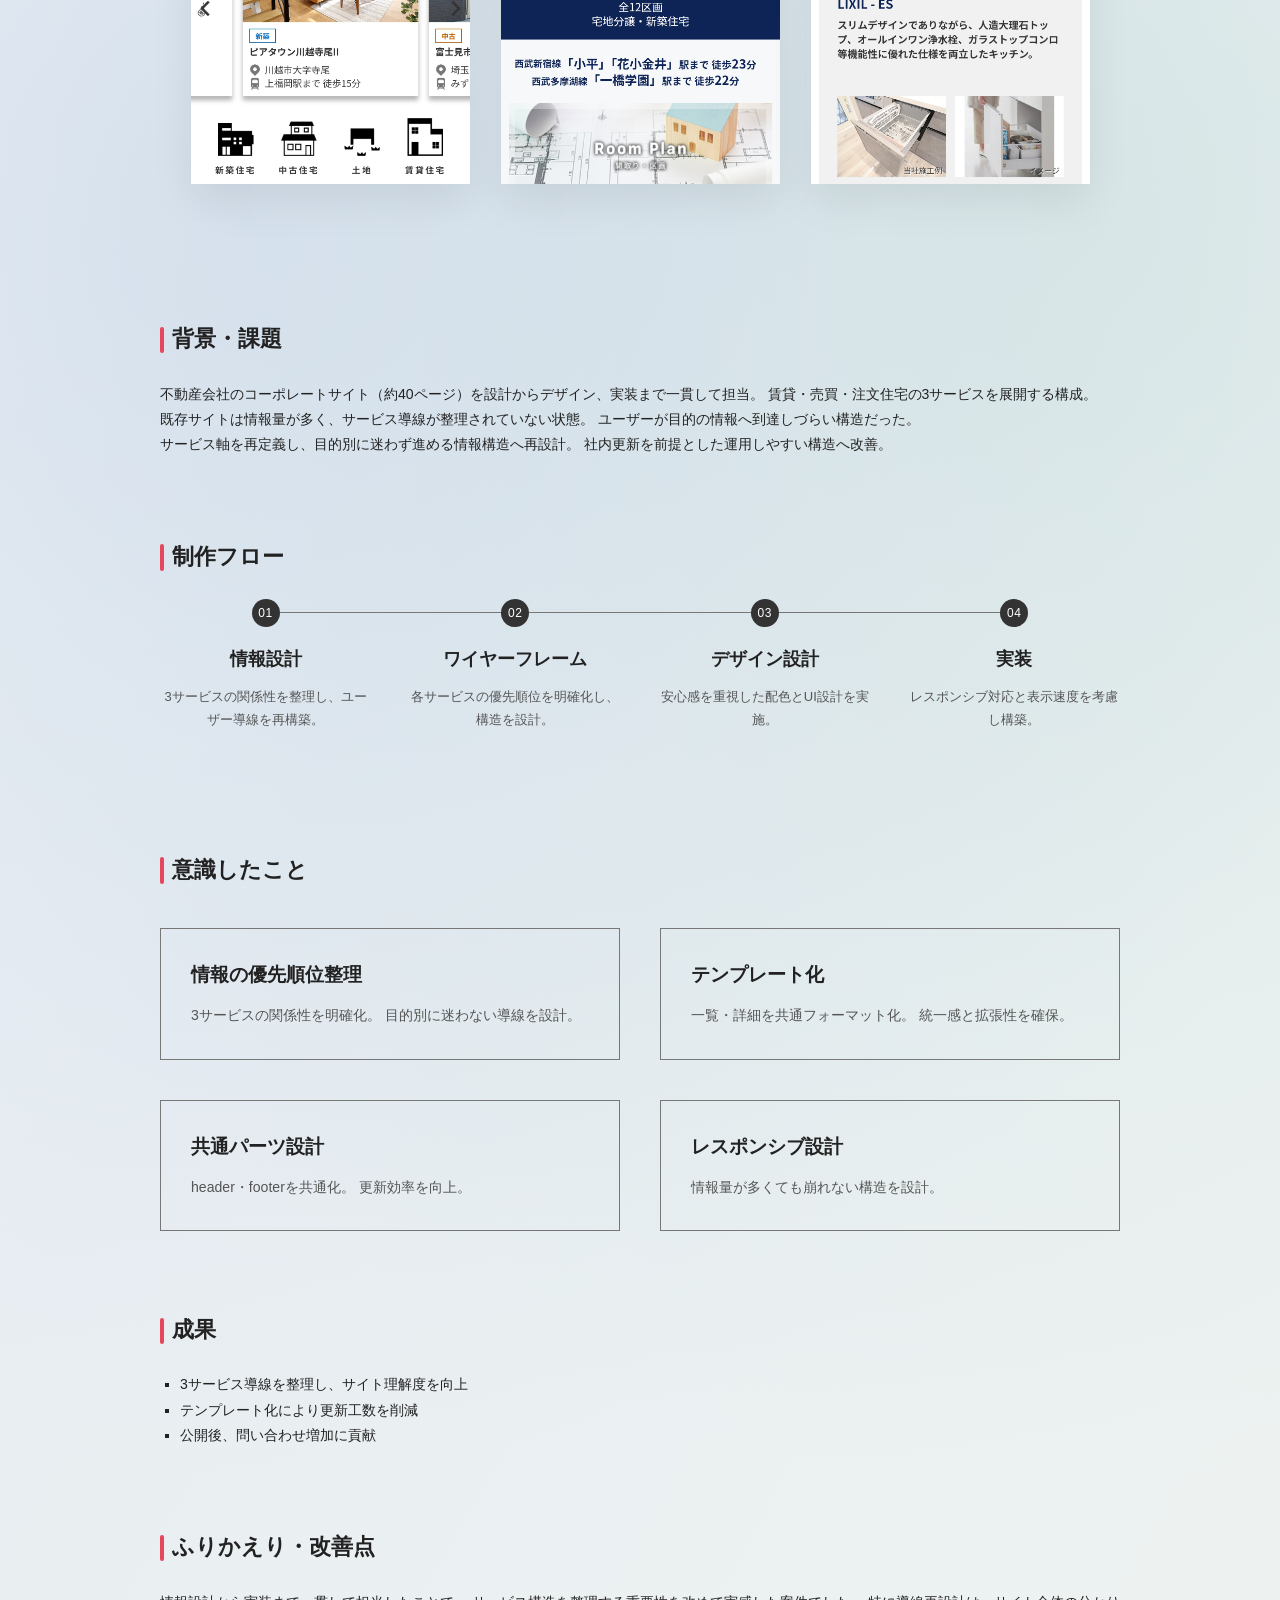
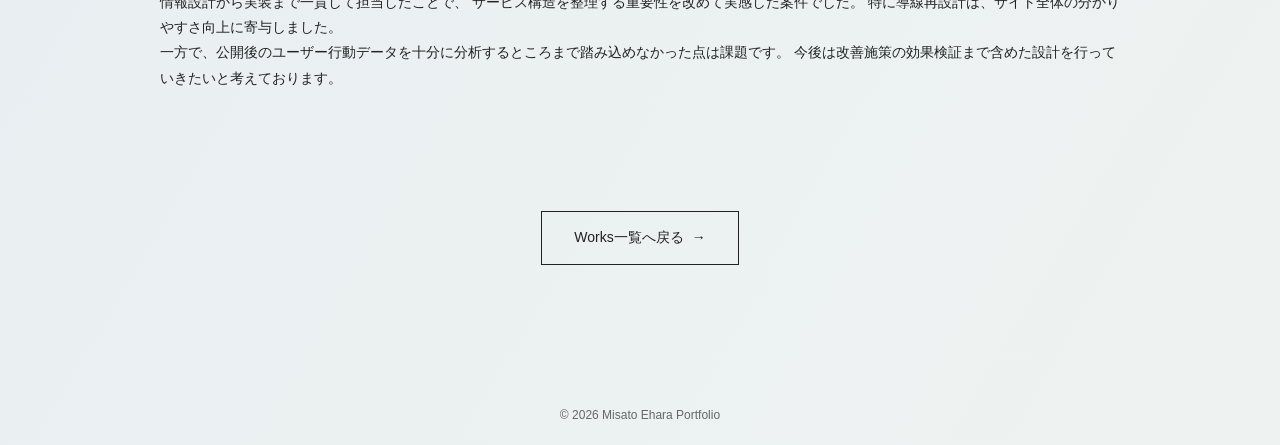
==== commit 13de05f8: "Add files via upload" ====
--- a/work1.html
+++ b/work1.html
@@ -2,9 +2,11 @@
 <html lang="ja">
 <head>
   <meta charset="UTF-8">
-  <title>Works | 株式会社 J-style</title>
+  <title>Works | 株式会社 ジャパンホーム</title>
   <meta name="viewport" content="width=device-width, initial-scale=1">
   <meta name="robots" content="noindex, nofollow">
+  <link rel="icon" href="/portfolio/favicon.ico">
+  <link rel="icon" type="image/png" sizes="32x32" href="/portfolio/favicon-32x32.png">
   <meta name="description" content="情報を整理し、安心して使えるUI設計を意識した不動産サイト制作事例。">
   <link rel="stylesheet" href="css/style.css">
   <script src="js/main.js" defer></script>
@@ -44,7 +46,7 @@
 <nav class="breadcrumb container">
   <a href="index.html#works">Works</a>
   <span> / </span>
-  <span>株式会社 J-style</span>
+  <span>株式会社 ジャパンホーム</span>
 </nav>
 
 <!-- =========================
@@ -54,12 +56,12 @@
 
   <!-- Title -->
   <section class="work-hero">
-    <h1>株式会社 J-style</h1>
+    <h1>株式会社 ジャパンホーム</h1>
 
     <div class="detail">
       <dl>
         <dt>Category</dt><dd>不動産サービスサイト</dd>
-        <dt>URL</dt><dd><a href="https://js.jc-group.jp/" target="_blank">https://js.jc-group.jp/</a></dd>
+        <dt>URL</dt><dd><a href="https://jp-home.co.jp/" target="_blank">https://jp-home.co.jp/</a></dd>
         <dt>Year</dt><dd>2019年</dd>
         <dt>Project</dt><dd>WEBサイトリニューアル・運営</dd>
         <dt>Part</dt><dd>情報設計 / 画面設計 / UIデザイン / フロントエンド実装</dd>
--- a/css/style.css
+++ b/css/style.css
@@ -643,7 +643,7 @@
 }
 
 .work-detail h1 {
-  font-size: clamp(24px, 4vw, 30px);
+  font-size: clamp(20px, 5vw, 30px);
   margin-bottom: 50px;
 }
 
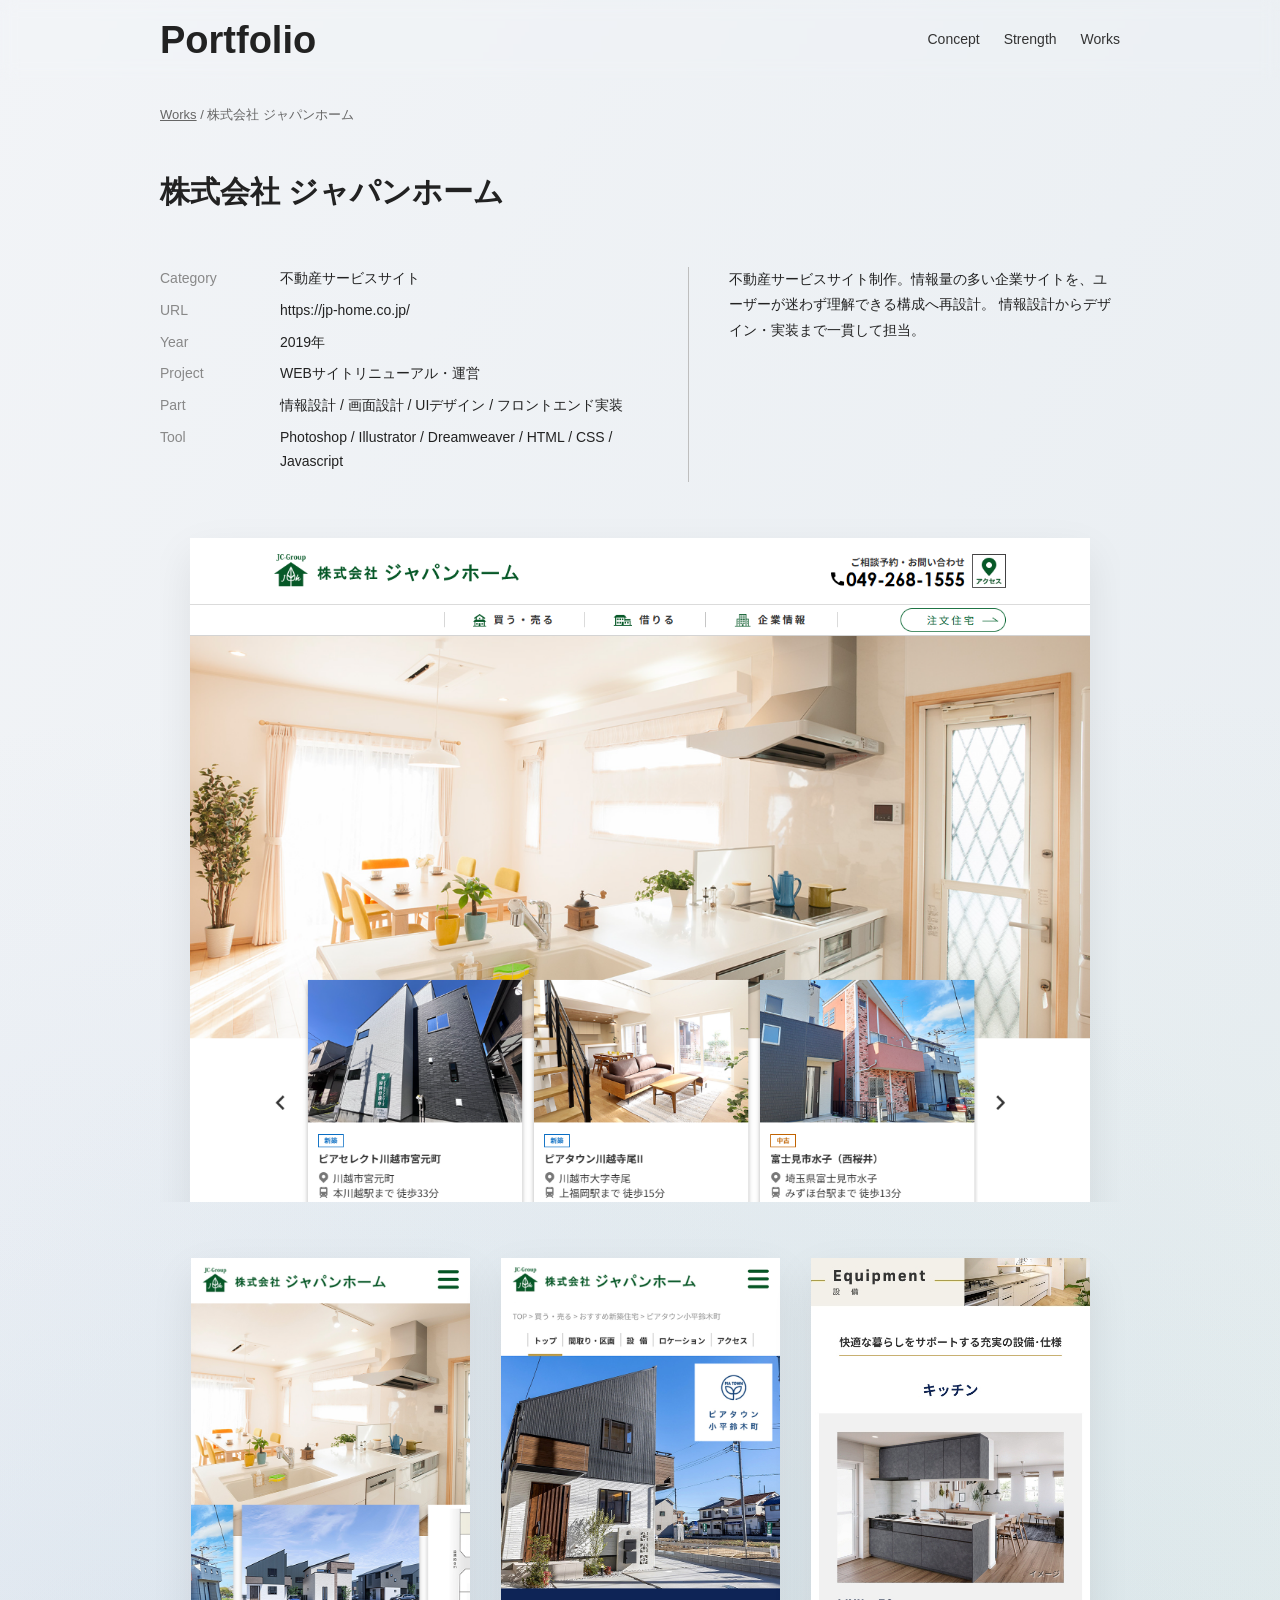
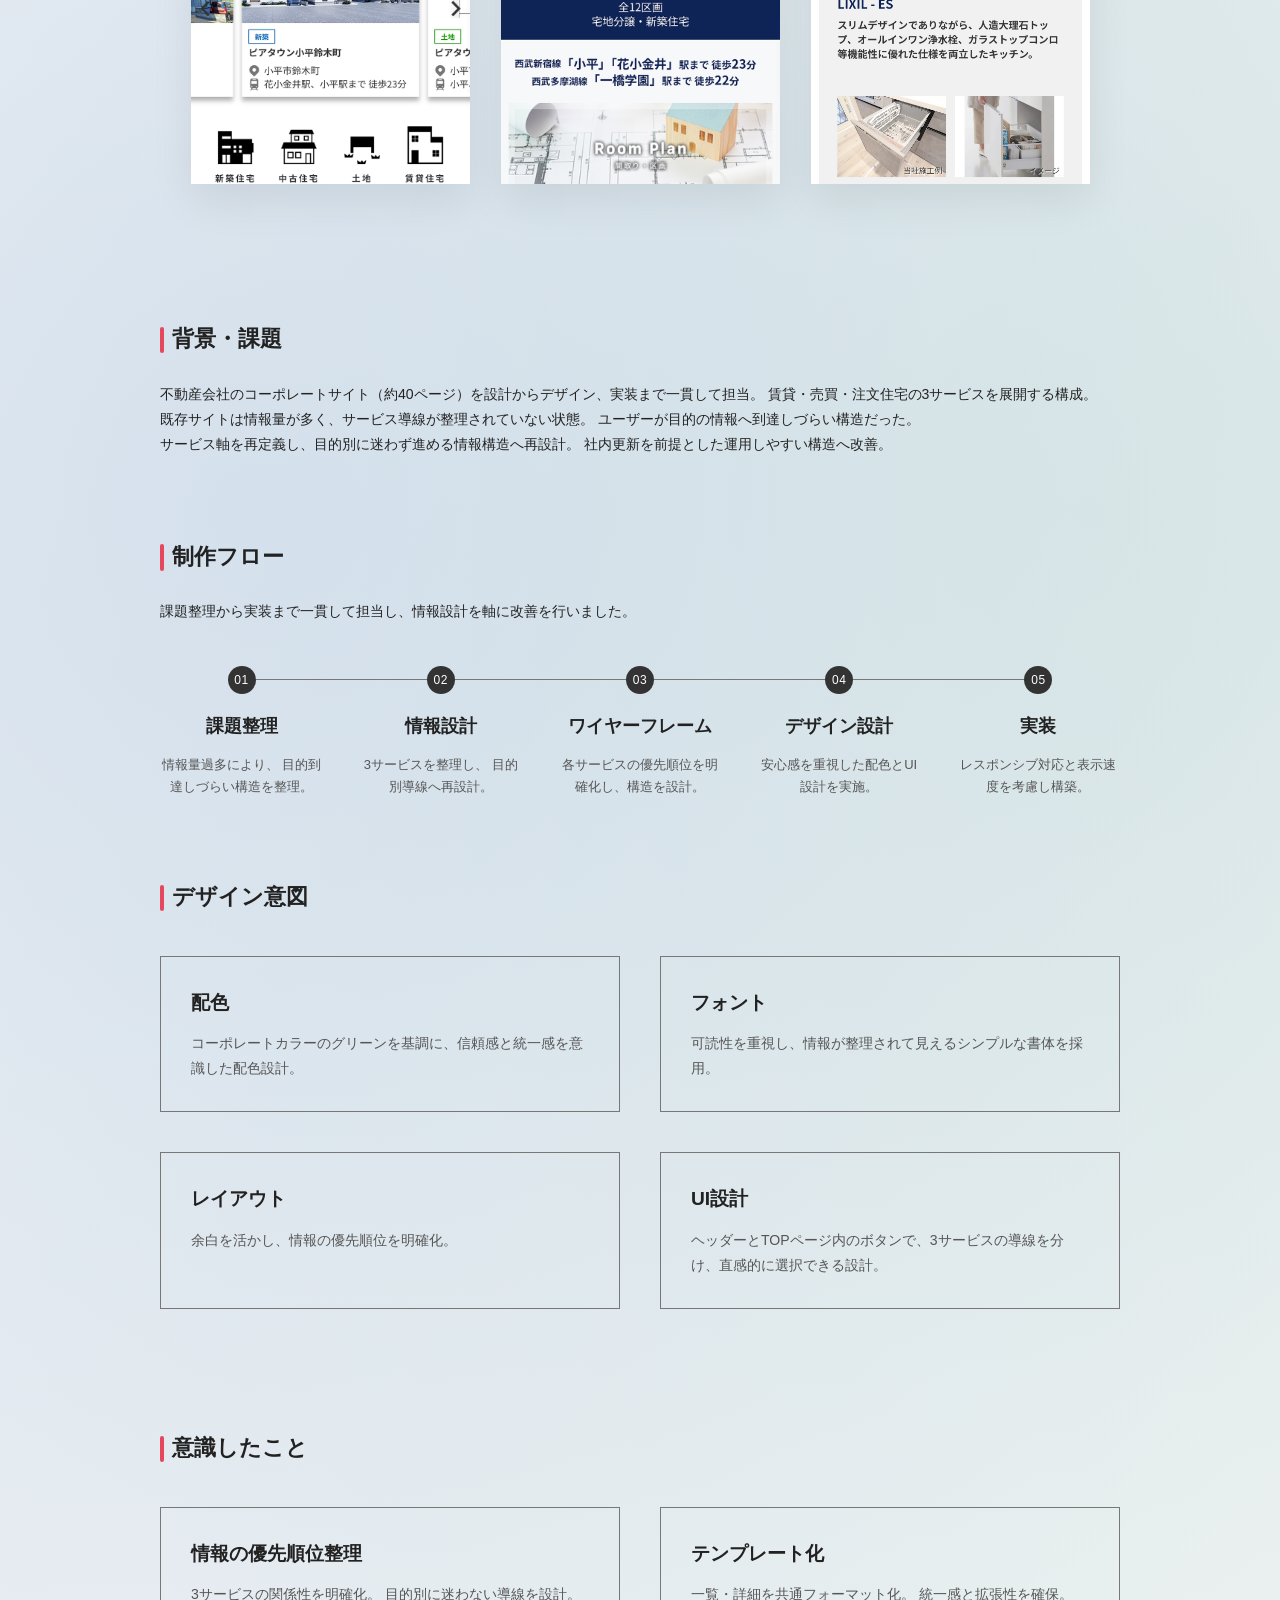
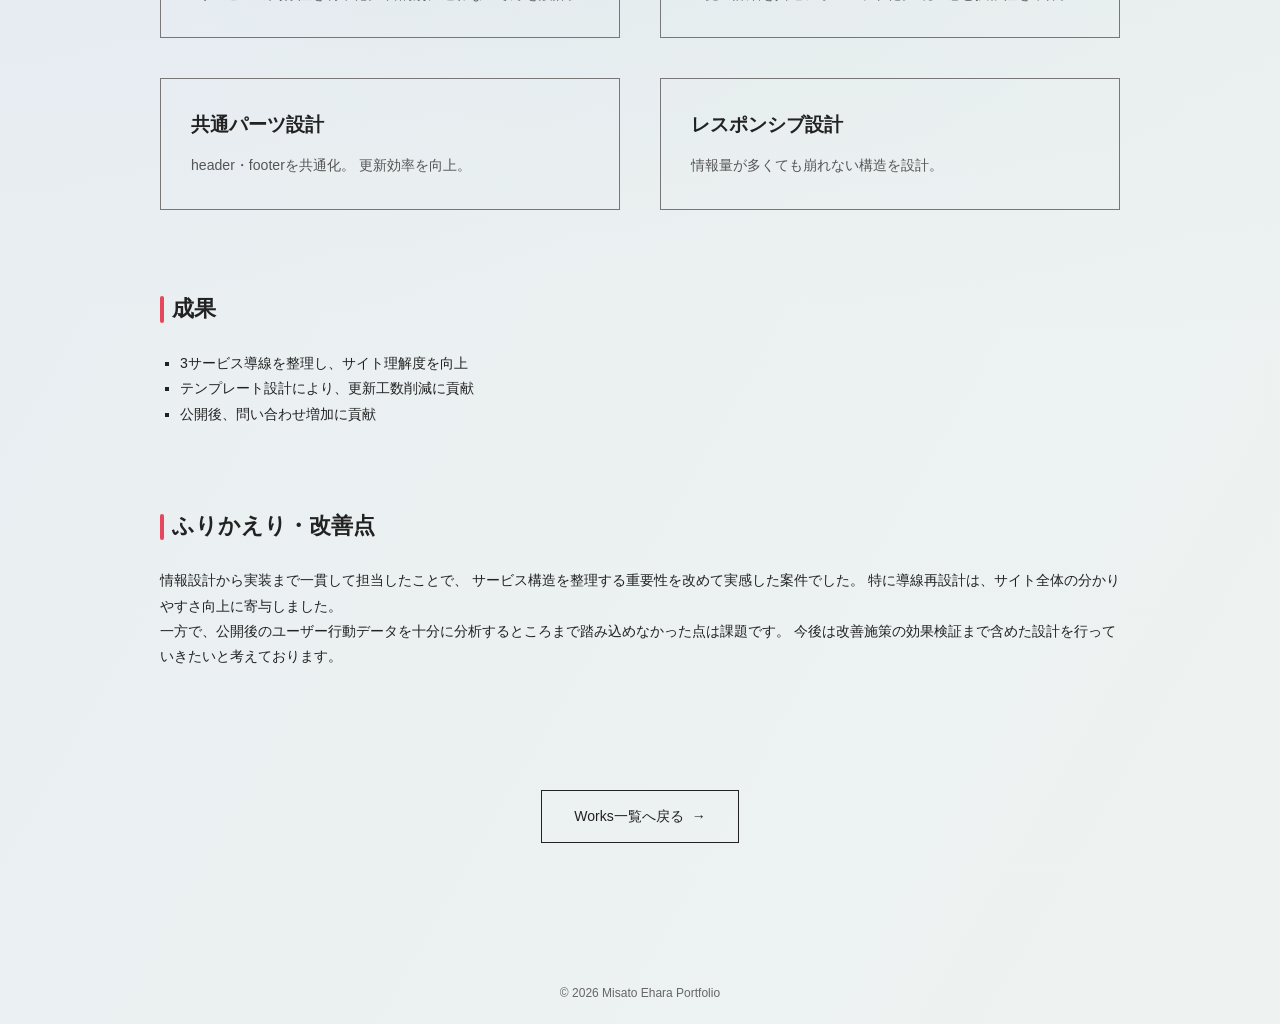
==== commit 9b258b03: "Add files via upload" ====
--- a/work1.html
+++ b/work1.html
@@ -114,35 +114,48 @@
   <!-- 制作フロー -->
   <section class="process">
     <h2 class="section-title">制作フロー</h2>
+	<p class="process-summary">
+	  課題整理から実装まで一貫して担当し、情報設計を軸に改善を行いました。
+	</p>
 
     <div class="process-steps">
 
-      <div class="process-step">
-        <span class="step-no">01</span>
+	<div class="process-step process-step-5">
+	  <span class="step-no">01</span>
+	  <h3>課題整理</h3>
+	  <p>
+		情報量過多により、<br class="sp-only">
+		目的到達しづらい構造を整理。
+	  </p>
+	</div>
+
+      <div class="process-step process-step-5">
+        <span class="step-no">02</span>
         <h3>情報設計</h3>
         <p>
-          3サービスの関係性を整理し、<br class="sp-only">ユーザー導線を再構築。
-        </p>
-      </div>
-
-      <div class="process-step">
-        <span class="step-no">02</span>
+         3サービスを整理し、<br class="sp-only">
+		 目的別導線へ再設計。
+        </p>
+      </div>
+
+      <div class="process-step process-step-5">
+        <span class="step-no">03</span>
         <h3>ワイヤーフレーム</h3>
         <p>
           各サービスの優先順位を明確化し、<br class="sp-only">構造を設計。
         </p>
       </div>
 
-      <div class="process-step">
-        <span class="step-no">03</span>
+      <div class="process-step process-step-5">
+        <span class="step-no">04</span>
         <h3>デザイン設計</h3>
         <p>
           安心感を重視した配色とUI設計を実施。
         </p>
       </div>
 
-      <div class="process-step">
-        <span class="step-no">04</span>
+      <div class="process-step process-step-5">
+        <span class="step-no">05</span>
         <h3>実装</h3>
         <p>
           レスポンシブ対応と表示速度を考慮し構築。
@@ -150,6 +163,44 @@
       </div>
 
     </div>
+  </section>
+  
+  <!-- デザイン意図 -->  
+  <section class="design-intent">
+  <h2>デザイン意図</h2>
+      <div class="approach-grid">
+
+      <div class="approach-card">
+        <h3>配色</h3>
+        <p>
+          コーポレートカラーのグリーンを基調に、信頼感と統一感を意識した配色設計。
+        </p>
+      </div>
+
+      <div class="approach-card">
+        <h3>フォント</h3>
+        <p>
+          可読性を重視し、情報が整理されて見えるシンプルな書体を採用。
+        </p>
+      </div>
+
+      <div class="approach-card">
+        <h3>レイアウト</h3>
+        <p>
+          余白を活かし、情報の優先順位を明確化。
+        </p>
+      </div>
+
+      <div class="approach-card">
+        <h3>UI設計</h3>
+        <p>
+          ヘッダーとTOPページ内のボタンで、3サービスの導線を分け、直感的に選択できる設計。
+        </p>
+      </div>
+
+    </div>
+
+  
   </section>
 
   <!-- 意識したこと -->
@@ -198,7 +249,7 @@
 
     <ul>
       <li>3サービス導線を整理し、サイト理解度を向上</li>
-      <li>テンプレート化により更新工数を削減</li>
+      <li>テンプレート設計により、更新工数削減に貢献</li>
       <li>公開後、問い合わせ増加に貢献</li>
     </ul>
 
--- a/css/style.css
+++ b/css/style.css
@@ -858,6 +858,8 @@
   font-weight: 600;
 }
 
+.process-summary { margin-bottom: 3em;}
+
 /* 横並び */
 .process-steps {
   max-width: 1000px;
@@ -884,6 +886,9 @@
   text-align: center;
   position: relative;
   padding-top: 45px;
+}
+.process-step-5 {
+  width: 17%;
 }
 
 /* 丸番号 */
@@ -1086,4 +1091,363 @@
   .approach-grid { display: flex; flex-direction: column; gap: 20px;}
   .approach-card { padding: 20px; text-align: justify;}
 
+}
+
+/* ==================================
+PORTFOLIO PRINT LAYOUT
+================================== */
+
+@media print {
+
+  /* =========================
+     PAGE
+  ========================= */
+
+  @page {
+    size: A4;
+    margin: 16mm;
+  }
+
+  html, body {
+    background:#fff !important;
+    color:#333;
+    font-size:10.5pt;
+    line-height:1.55;
+    margin:0;
+  }
+  body { padding-top: 0; }
+
+  /* =========================
+     不要UI削除
+  ========================= */
+
+  header,
+  nav,
+  footer,
+  button,
+  .btn,
+  .menu,
+  .hamburger,
+  iframe,
+  video{
+    display:none !important;
+  }
+
+  /* =========================
+     LAYOUT RESET
+  ========================= */
+
+  main,
+  .container,
+  .wrapper{
+    width:100%;
+    max-width:100%;
+    margin:0;
+    padding:0;
+  }
+
+  section{
+    margin:0 0 6mm 0;
+    padding:0;
+  }
+
+  section:first-of-type{
+    margin-top:0;
+    padding-top:0;
+  }
+
+  .section {
+    margin:0;
+    padding:0;
+}
+
+  /* =========================
+     HEADINGS
+  ========================= */
+
+  h1{
+    font-size:20pt;
+    margin:0 0 6mm 0;
+    color:#111;
+  }
+
+  h2{
+    font-size:15pt;
+    /**border-bottom:1px solid #666;**/
+    padding-bottom:1.5mm;
+    margin:6mm 0 6mm;
+    color:#111;
+  }
+
+  h3{
+    font-size:11pt;
+    margin-bottom:2mm;
+    color:#111;
+  }
+
+  p{
+    margin-bottom:2.5mm;
+  }
+  p, h3, ul, ol, li {
+    page-break-inside: avoid;
+  }
+
+  small{
+    color:#666;
+  }
+
+  /* =========================
+    表紙
+  ========================= */
+
+  .container:first-of-type {
+    page-break-after: always; /* このコンテナの後で必ず改ページ */
+    break-after: page;
+  }
+  #concept {
+    page-break-before: always; /* 新しいページから開始 */
+    break-before: page;
+  }
+
+  #strength {
+    page-break-before: auto; /* Conceptの後に続く */
+    break-before: auto;
+  }
+
+  /* =========================
+     CONCEPT / STRENGTH
+  ========================= */
+
+  #concept,
+  #strength{
+    padding:4mm 0;
+  }
+  #strength .strength-list{
+    display:block !important;
+    grid-template-columns:none !important;
+  }
+
+  #strength .strength-grid {
+    display: flex !important;
+    flex-direction: column !important;
+    gap: 5mm;
+    align-items: stretch;
+    margin-top: 0;
+  }
+
+  #strength .strength-item{
+    display: block;
+    margin:0 0 5mm !important;
+    padding:10mm;
+    padding-right: 30mm;
+    width:100% !important;
+    min-height: 25mm;
+    box-sizing: border-box;
+    page-break-inside: avoid;
+    break-inside: avoid;
+    border-color: #bbb;
+  }
+  .strength-item p { margin-right: 10mm;}
+  .strength-item h3 { margin-bottom: 1.5mm;}
+  .strength-number {left: auto; top:0; right: 30px; }
+  
+
+  /* =========================
+     WORKS GRID
+  ========================= */
+
+  #works{
+    padding:4mm 0;
+  }
+
+  .works-grid,
+  .products-grid,
+  .grid{
+
+    display:grid !important;
+    grid-template-columns:repeat(3,1fr);
+    gap:6mm;
+
+  }
+
+  /* =========================
+     WORKS CARD
+  ========================= */
+
+  .works-item,
+  .product,
+  .card{
+
+    border:1px solid #ccc;
+    padding:4mm;
+    page-break-inside:avoid;
+    display:flex;
+    flex-direction:column;
+
+  }
+  .work-card{
+  display:flex;
+  flex-direction:column;
+  justify-content:space-between;
+  }
+  .work-card img{
+    aspect-ratio: 16 / 9;
+    object-fit: cover;
+    margin-bottom:2mm;
+  }
+
+  .work-card h3{
+    font-size:11pt;
+    margin-bottom:1.5mm;
+    margin-top:2mm;
+    line-height:1.3;
+  }
+  .work-card p{
+  flex-grow:1;
+  }
+
+  .work-card,
+  .approach-card,
+  .work-image,
+  .work-image-app img {
+    page-break-inside: avoid;   /* ブラウザ印刷用 */
+    break-inside: avoid;        /* CSS3対応ブラウザ用 */
+  }
+
+  .work-image-app {
+    flex-direction: column;
+    gap: 4mm;
+  }
+
+  .work-image-app img {
+    width: 100%;
+    max-width: 180mm;
+    height: auto;
+    display: block;
+    margin-bottom: 4mm;
+  }
+
+
+
+  /* =========================
+     IMAGE
+  ========================= */
+
+  img{
+    width:100%;
+    height:auto;
+  }
+
+  /* =========================
+     LIST
+  ========================= */
+
+  ul{
+    margin-left:4mm;
+  }
+
+  li{
+    margin-bottom:1.5mm;
+  }
+
+  /* =========================
+     LINK
+  ========================= */
+
+  a{
+    color:#333;
+    text-decoration:none;
+  }
+
+  /* =========================
+     PAGE BREAK
+  ========================= */
+
+  #about{
+    page-break-after:always;
+  }
+
+  #works,
+  #product{
+    page-break-after:always;
+  }
+
+  #study{
+    page-break-after:always;
+  }
+
+  /* =========================
+     WORK DETAIL PAGE
+  ========================= */
+
+  .hero,
+  .page-header{
+    margin:0;
+    padding:0;
+  }
+
+  #work-detail{
+    margin:0;
+    padding:0;
+  }
+
+  .work-detail .work-hero .detail dl { border: 1px solid #bbb; padding: 7mm; }
+
+  .work-detail .work-hero .detail p.lead{
+    margin-top:4mm;
+  }
+  .work-detail section { margin-bottom: 8mm;}
+  .work-detail h2 {margin-bottom: 8mm;}
+  
+  .process-steps{
+    display:block;
+  }
+
+  .process-step{
+    position:relative;
+    padding-left:16mm;
+    padding-bottom:10mm;
+    padding-top: 0;
+  }
+
+  .process-step::before{
+    content:"";
+    position:absolute;
+    left:5mm;
+    top:6mm;
+    bottom:0;
+    width:1px;
+    background:#bbb;
+  }
+
+  .process-step:last-child::before{
+    display:none;
+  }
+
+  .step-no{
+    position:absolute;
+    left:5mm;
+    top:0;
+    width:6mm;
+    height:6mm;
+    line-height:6mm;
+    font-size:9pt;
+  }
+
+  .process-step h3,
+  .process-step p{
+    text-align:left;
+  }
+  .approach-card {
+    page-break-inside: avoid; 
+    break-inside: avoid;
+    border-color: #bbb;
+  }
+
+  .approach-grid {
+    display: flex;
+    flex-direction: column;
+    gap: 5mm;
+  }
+
 }
